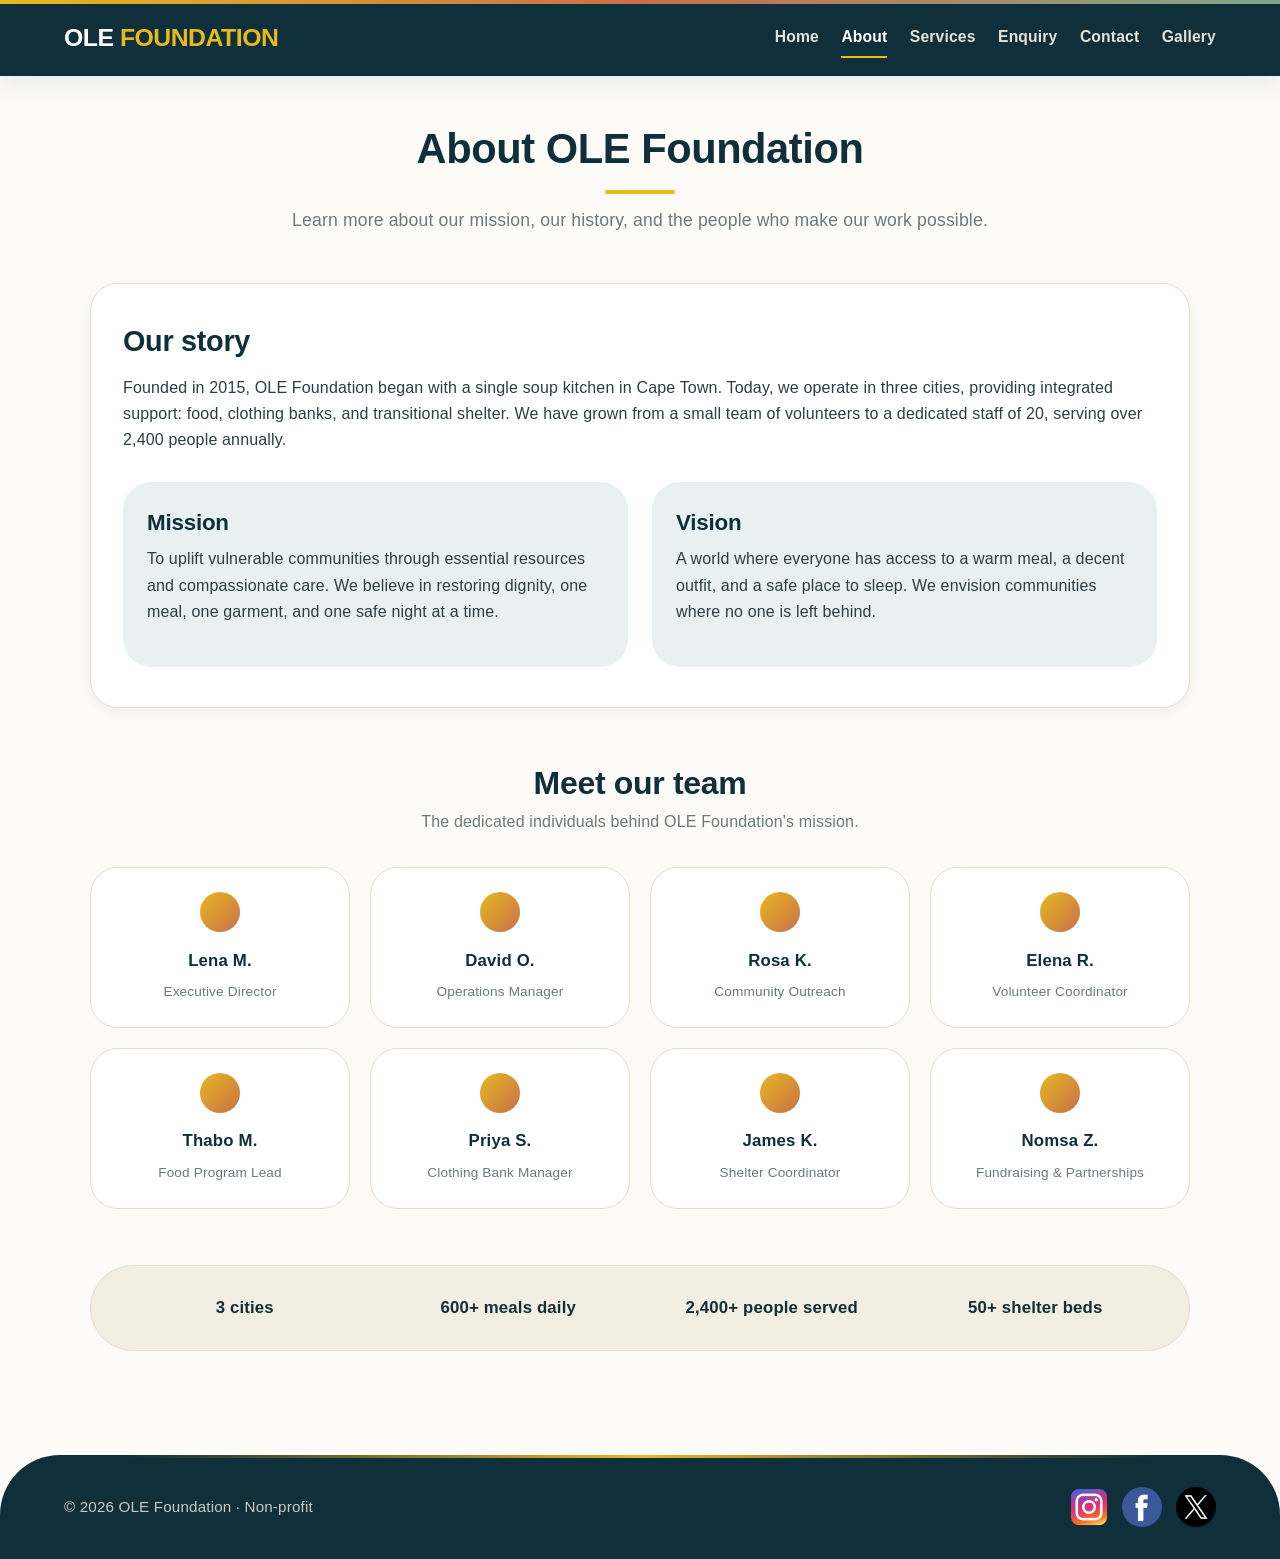
==== about.html @ ef3a2181 "Add files via upload" ====
<!DOCTYPE html>
<html lang="en">
<head>
  <meta charset="UTF-8">
  <meta name="viewport" content="width=device-width, initial-scale=1.0">
  <title>OLE Foundation · About</title>
  <link rel="stylesheet" href="style.css">
</head>
<body>

  <!-- ===== HEADER & NAVIGATION ===== -->
  <header class="site-header">
    <div class="header-container">
      <div class="logo">
        OLE <span class="logo-accent">FOUNDATION</span>
      </div>
      <nav class="main-nav">
        <a href="index.html" class="nav-link">Home</a>
        <a href="about.html" class="nav-link active">About</a>
        <a href="services.html" class="nav-link">Services</a>
        <a href="enquiry.html" class="nav-link">Enquiry</a>
        <a href="Contact.html" class="nav-link">Contact</a>
        <a href="gallery.html" class="nav-link">Gallery</a>
      </nav>
    </div>
  </header>

  <!-- ===== ABOUT PAGE CONTENT ===== -->
  <main>

    <!-- Page title & intro -->
    <section class="page-intro">
      <h1>About OLE Foundation</h1>
      <p class="page-intro-text">
        Learn more about our mission, our history, and the people who make our work possible.
      </p>
    </section>

    <!-- Story + Mission/Vision -->
    <section class="story-section">
      <div class="story-card">
        <h2>Our story</h2>
        <p>
          Founded in 2015, OLE Foundation began with a single soup kitchen in Cape Town. Today, we operate in three cities, providing integrated support: food, clothing banks, and transitional shelter. We have grown from a small team of volunteers to a dedicated staff of 20, serving over 2,400 people annually.
        </p>

        <div class="mission-vision">
          <div class="mv-card">
            <h3>Mission</h3>
            <p>To uplift vulnerable communities through essential resources and compassionate care. We believe in restoring dignity, one meal, one garment, and one safe night at a time.</p>
          </div>
          <div class="mv-card">
            <h3>Vision</h3>
            <p>A world where everyone has access to a warm meal, a decent outfit, and a safe place to sleep. We envision communities where no one is left behind.</p>
          </div>
        </div>
      </div>
    </section>

    <!-- Team section -->
    <section class="team-section">
      <h2 class="section-title">Meet our team</h2>
      <p class="section-subtitle">The dedicated individuals behind OLE Foundation's mission.</p>

      <div class="team-grid">
        <div class="team-member">
          <strong>Lena M.</strong>
          <span>Executive Director</span>
        </div>
        <div class="team-member">
          <strong>David O.</strong>
          <span>Operations Manager</span>
        </div>
        <div class="team-member">
          <strong>Rosa K.</strong>
          <span>Community Outreach</span>
        </div>
        <div class="team-member">
          <strong>Elena R.</strong>
          <span>Volunteer Coordinator</span>
        </div>
        <div class="team-member">
          <strong>Thabo M.</strong>
          <span>Food Program Lead</span>
        </div>
        <div class="team-member">
          <strong>Priya S.</strong>
          <span>Clothing Bank Manager</span>
        </div>
        <div class="team-member">
          <strong>James K.</strong>
          <span>Shelter Coordinator</span>
        </div>
        <div class="team-member">
          <strong>Nomsa Z.</strong>
          <span>Fundraising &amp; Partnerships</span>
        </div>
      </div>
    </section>

    <!-- Impact / stats section -->
    <section class="stats-section">
      <div class="stats-bar">
        <div class="stat-item"><strong>3 cities</strong></div>
        <div class="stat-item"><strong>600+ meals daily</strong></div>
        <div class="stat-item"><strong>2,400+ people served</strong></div>
        <div class="stat-item"><strong>50+ shelter beds</strong></div>
      </div>
    </section>

  </main>

  <!-- ===== FOOTER ===== -->
  <footer class="site-footer">
    <div class="footer-container">
      <div class="footer-text">
        © 2026 OLE Foundation · Non-profit
      </div>
      <div class="footer-social">
        <a href="https://www.instagram.com/accounts/login/?hl=en">
          <img src="images/instagram.png" alt="Instagram" />
        </a>
        <a href="https://web.facebook.com/?_rdc=1&_rdr#">
          <img src="images/facebook.png" alt="Facebook" />
        </a>
        <a href="https://x.com/">
          <img src="images/twitter.png" alt="Twitter" />
        </a>
      </div>
    </div>
  </footer>

</body>
</html>
---- style.css ----
/* ============================================================
   OLE FOUNDATION — EXTERNAL STYLESHEET (Redesigned)
   Author: [Your Name]
   Part 2: CSS Styling for Desktop + Responsive Solution
   ============================================================ */

/* ------------------------------------------------------------
   1. CSS RESET + BASE STYLES
   ------------------------------------------------------------ */
* {
  margin: 0;
  padding: 0;
  box-sizing: border-box;
}

html {
  font-size: 16px; /* 1rem = 16px */
  scroll-behavior: smooth;
}

body {
  font-family: 'Segoe UI', 'Trebuchet MS', Arial, sans-serif;
  font-size: 1rem;
  line-height: 1.65;
  color: #2c3e42;
  background-color: #fdfbf7;
  letter-spacing: 0.01em;
}

img {
  max-width: 100%;
  height: auto;
  display: block;
}

a {
  text-decoration: none;
  color: inherit;
  transition: color 0.2s ease, opacity 0.2s ease;
}

ul { list-style: none; }

/* ------------------------------------------------------------
   2. DESIGN TOKENS (colour, spacing — easy to reuse)
   ------------------------------------------------------------ */
:root {
  /* Colours */
  --navy:      #0f2f3a;    /* Primary dark */
  --navy-dark: #092029;    /* Deeper shade */
  --gold:      #e6b91e;    /* Accent 1 */
  --gold-dark: #c9a018;    /* Accent 1 hover */
  --terracotta:#c96f4a;    /* Accent 2 — warm */
  --sage:      #7ea88a;    /* Accent 3 — calm */
  --cream:     #fdfbf7;    /* Page background */
  --sand:      #f3ede2;    /* Section background */
  --mist:      #e8f0f1;    /* Card background */
  --charcoal:  #2c3e42;    /* Body text */
  --grey:      #6b7a7e;    /* Muted text */
  --white:     #ffffff;
  --border:    #e4dccd;

  /* Spacing */
  --radius-sm: 16px;
  --radius-md: 28px;
  --radius-lg: 60px;

  /* Shadows */
  --shadow-sm: 0 4px 12px rgba(15, 47, 58, 0.06);
  --shadow-md: 0 10px 26px rgba(15, 47, 58, 0.08);
  --shadow-lg: 0 18px 40px rgba(15, 47, 58, 0.12);
}

/* ------------------------------------------------------------
   3. TYPOGRAPHY
   ------------------------------------------------------------ */
h1, h2, h3, h4 {
  color: var(--navy);
  font-weight: 700;
  line-height: 1.2;
  margin-bottom: 0.6rem;
  letter-spacing: -0.01em;
}

h1 { font-size: 2.6rem; }
h2 { font-size: 1.8rem; }
h3 { font-size: 1.35rem; }
h4 { font-size: 1.1rem; }

p {
  font-size: 1rem;
  margin-bottom: 0.85rem;
}

strong { font-weight: 700; color: var(--navy); }
em     { color: var(--grey); }

/* ------------------------------------------------------------
   4. HEADER & NAVIGATION
   ------------------------------------------------------------ */
.site-header {
  background-color: var(--navy);
  color: var(--white);
  padding: 1.1rem 0;
  box-shadow: var(--shadow-md);
  position: relative;
  z-index: 10;
}

/* Tiny gold stripe at top of the header for personality */
.site-header::before {
  content: "";
  display: block;
  position: absolute;
  top: 0;
  left: 0;
  right: 0;
  height: 4px;
  background: linear-gradient(90deg, var(--gold), var(--terracotta), var(--sage));
}

.header-container {
  max-width: 1200px;
  margin: 0 auto;
  padding: 0 1.5rem;
  display: flex;
  justify-content: space-between;
  align-items: center;
  flex-wrap: wrap;
  gap: 1rem;
}

.logo {
  font-size: 1.55rem;
  font-weight: 800;
  color: var(--white);
  letter-spacing: -0.5px;
}

.logo-accent {
  color: var(--gold);
  font-weight: 800;
}

.main-nav {
  display: flex;
  flex-wrap: wrap;
  gap: 0.4rem 1.4rem;
}

.nav-link {
  color: #e8e2d6;
  font-weight: 600;
  font-size: 0.98rem;
  padding: 0.4rem 0;
  border-bottom: 2px solid transparent;
  transition: color 0.2s ease, border-color 0.2s ease;
}

.nav-link:hover,
.nav-link:focus {
  color: var(--white);
  border-bottom-color: var(--gold);
  outline: none;
}

.nav-link.active {
  color: var(--white);
  border-bottom-color: var(--gold);
}

/* ------------------------------------------------------------
   5. SHARED: Page intro (all inner pages)
   ------------------------------------------------------------ */
.page-intro {
  padding: 3rem 1.5rem 1.5rem;
  text-align: center;
}

.page-intro h1 {
  font-size: 2.6rem;
  margin-bottom: 0.75rem;
}

.page-intro-text {
  font-size: 1.1rem;
  max-width: 780px;
  margin: 0 auto;
  color: var(--grey);
}

/* Small decorative underline under page titles */
.page-intro h1::after {
  content: "";
  display: block;
  width: 70px;
  height: 4px;
  background: var(--gold);
  border-radius: 4px;
  margin: 1rem auto 0;
}

/* ------------------------------------------------------------
   6. SHARED: Buttons
   ------------------------------------------------------------ */
.btn,
.btn-cta,
.btn-submit {
  display: inline-block;
  padding: 0.85rem 2rem;
  border-radius: var(--radius-lg);
  font-weight: 700;
  font-size: 1rem;
  font-family: inherit;
  cursor: pointer;
  border: none;
  text-align: center;
  transition: transform 0.15s ease, background-color 0.2s ease, color 0.2s ease, box-shadow 0.2s ease;
}

.btn-outline {
  background: transparent;
  color: var(--navy);
  border: 2px solid var(--navy);
}

.btn-outline:hover,
.btn-outline:focus {
  background: var(--navy);
  color: var(--white);
  transform: translateY(-2px);
  outline: none;
}

.btn-cta,
.btn-submit {
  background-color: var(--gold);
  color: var(--navy);
}

.btn-cta:hover,
.btn-submit:hover,
.btn-cta:focus,
.btn-submit:focus {
  background-color: var(--gold-dark);
  transform: translateY(-2px);
  box-shadow: var(--shadow-md);
  outline: none;
}

/* ------------------------------------------------------------
   7. HOMEPAGE — Hero
   ------------------------------------------------------------ */
.hero-section { padding: 2.5rem 1.5rem; }

.hero-container {
  max-width: 1200px;
  margin: 0 auto;
  background: linear-gradient(135deg, #e8f0f1 0%, #dfe8ea 100%);
  border-radius: var(--radius-md);
  padding: 3rem 2.5rem;
  display: flex;
  flex-wrap: wrap;
  align-items: center;
  gap: 2.5rem;
  box-shadow: var(--shadow-sm);
}

.hero-content { flex: 1 1 340px; }

.hero-title {
  font-size: 2.8rem;
  color: var(--navy);
  margin-bottom: 0.9rem;
}

.hero-text {
  font-size: 1.15rem;
  color: var(--charcoal);
  margin-bottom: 1.75rem;
  max-width: 520px;
}

.hero-buttons {
  display: flex;
  flex-wrap: wrap;
  gap: 0.85rem;
}

.hero-image {
  flex: 1 1 260px;
  display: flex;
  justify-content: center;
  align-items: center;
}

.hero-image img {
  border-radius: var(--radius-md);
  width: 100%;
  max-width: 340px;
  height: auto;
  object-fit: cover;
  box-shadow: var(--shadow-md);
}

/* ------------------------------------------------------------
   8. HOMEPAGE — Mission / Get involved
   ------------------------------------------------------------ */
.mission-section { padding: 1.5rem 1.5rem; }

.mission-container {
  max-width: 1200px;
  margin: 0 auto;
  display: flex;
  flex-wrap: wrap;
  gap: 2rem;
}

.mission-block { flex: 1 1 320px; }

.mission-block h2 {
  padding-bottom: 0.5rem;
  border-bottom: 3px solid var(--gold);
  display: inline-block;
  margin-bottom: 0.85rem;
}

/* ------------------------------------------------------------
   9. HOMEPAGE — Info bar
   ------------------------------------------------------------ */
.info-bar-section { padding: 1rem 1.5rem; }

.info-bar {
  max-width: 1200px;
  margin: 0 auto;
  background-color: var(--sand);
  border-radius: var(--radius-lg);
  padding: 1.25rem 2rem;
  display: flex;
  justify-content: space-between;
  align-items: center;
  flex-wrap: wrap;
  gap: 1rem;
  border: 1px solid var(--border);
}

.info-text {
  font-size: 1rem;
  color: var(--charcoal);
}

.info-text strong {
  color: var(--navy);
}

.info-social {
  display: flex;
  flex-wrap: wrap;
  gap: 0.6rem;
}

.social-btn {
  background-color: var(--navy);
  color: var(--white);
  padding: 0.5rem 1.5rem;
  border-radius: var(--radius-lg);
  font-weight: 600;
  font-size: 0.9rem;
  transition: background-color 0.2s ease, color 0.2s ease, transform 0.15s ease;
}

.social-btn:hover,
.social-btn:focus {
  background-color: var(--gold);
  color: var(--navy);
  transform: translateY(-2px);
  outline: none;
}

/* ------------------------------------------------------------
   10. HOMEPAGE — Value cards (Food, Clothing, Shelter)
   ------------------------------------------------------------ */
.values-section { padding: 2rem 1.5rem 3.5rem; }

.values-container {
  max-width: 1200px;
  margin: 0 auto;
  display: flex;
  flex-wrap: wrap;
  gap: 1.5rem;
}

.value-card {
  flex: 1 1 260px;
  background-color: var(--white);
  border: 1px solid var(--border);
  border-radius: var(--radius-md);
  padding: 2rem 1.75rem;
  box-shadow: var(--shadow-sm);
  transition: transform 0.25s ease, box-shadow 0.25s ease, border-color 0.25s ease;
  position: relative;
  overflow: hidden;
}

/* A thin gold stripe on the left of each card */
.value-card::before {
  content: "";
  position: absolute;
  top: 0;
  left: 0;
  bottom: 0;
  width: 4px;
  background: var(--gold);
  transition: width 0.25s ease;
}

.value-card:hover {
  transform: translateY(-6px);
  box-shadow: var(--shadow-lg);
  border-color: var(--gold);
}

.value-card:hover::before { width: 8px; }

.value-card h3 {
  color: var(--navy);
  margin-bottom: 0.6rem;
  font-size: 1.4rem;
}

/* ------------------------------------------------------------
   11. ABOUT PAGE
   ------------------------------------------------------------ */
.story-section { padding: 1.5rem 1.5rem; }

.story-card {
  max-width: 1100px;
  margin: 0 auto;
  background-color: var(--white);
  border-radius: var(--radius-md);
  padding: 2.5rem 2rem;
  box-shadow: var(--shadow-sm);
  border: 1px solid var(--border);
}

.story-card h2 { margin-bottom: 1rem; }

.story-card > p { margin-bottom: 1.75rem; }

.mission-vision {
  display: flex;
  flex-wrap: wrap;
  gap: 1.5rem;
}

.mv-card {
  flex: 1 1 320px;
  background-color: var(--mist);
  border-radius: var(--radius-md);
  padding: 1.75rem 1.5rem;
  transition: transform 0.2s ease, box-shadow 0.2s ease;
}

.mv-card:hover {
  transform: translateY(-4px);
  box-shadow: var(--shadow-md);
}

.mv-card h3 {
  color: var(--navy);
  margin-bottom: 0.6rem;
  font-size: 1.4rem;
}

/* --- Team --- */
.team-section {
  padding: 2rem 1.5rem;
  text-align: center;
}

.section-title {
  font-size: 2rem;
  margin-bottom: 0.4rem;
}

.section-subtitle {
  color: var(--grey);
  margin-bottom: 2rem;
}

.team-grid {
  max-width: 1100px;
  margin: 0 auto;
  display: flex;
  flex-wrap: wrap;
  gap: 1.25rem;
  justify-content: center;
}

.team-member {
  flex: 1 1 210px;
  max-width: 260px;
  background-color: var(--white);
  border: 1px solid var(--border);
  border-radius: var(--radius-md);
  padding: 1.5rem 1rem;
  display: flex;
  flex-direction: column;
  align-items: center;
  gap: 0.4rem;
  transition: transform 0.2s ease, box-shadow 0.2s ease, border-color 0.2s ease;
}

.team-member:hover {
  transform: translateY(-5px);
  box-shadow: var(--shadow-md);
  border-color: var(--gold);
}

.team-member strong {
  color: var(--navy);
  font-size: 1.05rem;
}

.team-member span {
  font-size: 0.85rem;
  color: var(--grey);
}

/* Small avatar dot above the name */
.team-member::before {
  content: "";
  width: 40px;
  height: 40px;
  border-radius: 50%;
  background: linear-gradient(135deg, var(--gold), var(--terracotta));
  margin-bottom: 0.5rem;
}

/* --- Stats bar --- */
.stats-section { padding: 1.5rem 1.5rem 3.5rem; }

.stats-bar {
  max-width: 1100px;
  margin: 0 auto;
  background-color: var(--sand);
  border-radius: var(--radius-lg);
  padding: 1.75rem 2rem;
  display: flex;
  flex-wrap: wrap;
  justify-content: space-around;
  align-items: center;
  gap: 1.25rem;
  text-align: center;
  border: 1px solid var(--border);
}

.stat-item {
  flex: 1 1 160px;
  color: var(--navy);
  font-size: 1.05rem;
  font-weight: 700;
}

/* ------------------------------------------------------------
   12. SERVICES PAGE
   ------------------------------------------------------------ */
.services-section { padding: 1.5rem 1.5rem; }

.services-grid {
  max-width: 1200px;
  margin: 0 auto;
  display: flex;
  flex-wrap: wrap;
  gap: 1.75rem;
}

.service-card {
  flex: 1 1 400px;
  background-color: var(--white);
  border: 1px solid var(--border);
  border-radius: var(--radius-md);
  padding: 2rem 1.75rem;
  box-shadow: var(--shadow-sm);
  transition: transform 0.25s ease, box-shadow 0.25s ease;
  position: relative;
}

/* A coloured ribbon at the top of each service card */
.service-card::before {
  content: "";
  position: absolute;
  top: 0;
  left: 0;
  right: 0;
  height: 5px;
  border-radius: var(--radius-md) var(--radius-md) 0 0;
  background: linear-gradient(90deg, var(--gold), var(--terracotta));
}

.service-card:nth-child(2)::before {
  background: linear-gradient(90deg, var(--terracotta), var(--sage));
}
.service-card:nth-child(3)::before {
  background: linear-gradient(90deg, var(--sage), var(--navy));
}
.service-card:nth-child(4)::before {
  background: linear-gradient(90deg, var(--navy), var(--gold));
}

.service-card:hover {
  transform: translateY(-6px);
  box-shadow: var(--shadow-lg);
}

.service-card h2 {
  color: var(--navy);
  margin-bottom: 0.6rem;
}

.service-card ul {
  padding-left: 0;
  margin: 0.9rem 0 1rem;
}

.service-card ul li {
  padding: 0.35rem 0 0.35rem 1.6rem;
  position: relative;
  color: var(--charcoal);
}

.service-card ul li::before {
  content: "✓";
  color: var(--sage);
  font-weight: 700;
  position: absolute;
  left: 0;
  font-size: 1rem;
  line-height: 1.6;
}

.service-quote {
  margin-top: 1rem;
  color: var(--grey);
  font-size: 0.95rem;
  font-style: italic;
  border-left: 3px solid var(--gold);
  padding-left: 0.85rem;
}

/* --- Locations bar --- */
.locations-section { padding: 1.5rem 1.5rem; }

.locations-bar {
  max-width: 1200px;
  margin: 0 auto;
  background-color: var(--sand);
  border-radius: var(--radius-lg);
  padding: 1.75rem 2rem;
  display: flex;
  flex-wrap: wrap;
  justify-content: space-around;
  align-items: center;
  gap: 1.25rem;
  text-align: center;
  border: 1px solid var(--border);
}

.locations-item {
  flex: 1 1 220px;
  color: var(--charcoal);
}

.locations-item h3 {
  color: var(--navy);
  margin-bottom: 0.35rem;
  font-size: 1.2rem;
}

.locations-item p {
  font-size: 0.9rem;
  color: var(--grey);
  margin: 0;
}

/* --- CTA card --- */
.cta-section { padding: 1.5rem 1.5rem 3.5rem; }

.cta-card {
  max-width: 1200px;
  margin: 0 auto;
  background: linear-gradient(135deg, var(--navy) 0%, var(--navy-dark) 100%);
  border-radius: var(--radius-md);
  padding: 2.5rem 2rem;
  text-align: center;
  color: var(--white);
  box-shadow: var(--shadow-md);
}

.cta-card h2 {
  color: var(--white);
  margin-bottom: 0.6rem;
}

.cta-card p {
  color: #d9d4c7;
  margin-bottom: 1.5rem;
}

/* ------------------------------------------------------------
   13. ENQUIRY PAGE
   ------------------------------------------------------------ */
.enquiry-section { padding: 1.5rem 1.5rem; }

.enquiry-card {
  max-width: 780px;
  margin: 0 auto;
  background-color: var(--white);
  border: 1px solid var(--border);
  border-radius: var(--radius-md);
  padding: 2.5rem 2rem;
  box-shadow: var(--shadow-md);
}

.enquiry-form { width: 100%; }

.form-row {
  display: flex;
  flex-wrap: wrap;
  gap: 1rem;
}

.form-row .form-group { flex: 1 1 240px; }

/* --- Form groups (shared by Enquiry + Contact) --- */
.form-group { margin-bottom: 1.25rem; }

.form-group label {
  display: block;
  font-weight: 600;
  color: var(--navy);
  margin-bottom: 0.4rem;
  font-size: 0.95rem;
}

.form-group input,
.form-group textarea,
.form-group select {
  width: 100%;
  padding: 0.9rem 1.15rem;
  border: 1.5px solid var(--border);
  border-radius: var(--radius-lg);
  font-size: 1rem;
  font-family: inherit;
  background-color: #fdfcf8;
  color: var(--charcoal);
  transition: border-color 0.2s ease, box-shadow 0.2s ease, background-color 0.2s ease;
}

.form-group textarea {
  border-radius: var(--radius-md);
  resize: vertical;
  min-height: 130px;
}

.form-group select {
  cursor: pointer;
  appearance: none;
  background-image: url("data:image/svg+xml;utf8,<svg xmlns='http://www.w3.org/2000/svg' width='12' height='8' viewBox='0 0 12 8'><path fill='%230f2f3a' d='M6 8L0 0h12z'/></svg>");
  background-repeat: no-repeat;
  background-position: right 1.25rem center;
  background-size: 12px;
  padding-right: 3rem;
}

.form-group input:focus,
.form-group textarea:focus,
.form-group select:focus {
  outline: none;
  border-color: var(--navy);
  background-color: var(--white);
  box-shadow: 0 0 0 4px rgba(15, 47, 58, 0.1);
}

.form-submit {
  text-align: center;
  margin-top: 1.5rem;
}

/* --- Why volunteer / sponsor --- */
.why-section { padding: 1.5rem 1.5rem; }

.why-grid {
  max-width: 1200px;
  margin: 0 auto;
  display: flex;
  flex-wrap: wrap;
  gap: 1.5rem;
}

.why-card {
  flex: 1 1 320px;
  background-color: var(--mist);
  border-radius: var(--radius-md);
  padding: 1.75rem 1.75rem;
  border-left: 5px solid var(--gold);
  transition: transform 0.2s ease;
}

.why-card:hover { transform: translateY(-4px); }

.why-card h3 {
  color: var(--navy);
  margin-bottom: 0.85rem;
}

.why-card ul li {
  padding: 0.4rem 0 0.4rem 1.7rem;
  position: relative;
  color: var(--charcoal);
}

.why-card ul li::before {
  content: "→";
  color: var(--terracotta);
  font-weight: 700;
  position: absolute;
  left: 0;
  font-size: 1rem;
}

/* --- Quick contact bar --- */
.quick-contact-section { padding: 1.5rem 1.5rem 3.5rem; }

.quick-contact-bar {
  max-width: 1200px;
  margin: 0 auto;
  background-color: var(--sand);
  border-radius: var(--radius-lg);
  padding: 1.75rem 2rem;
  display: flex;
  flex-wrap: wrap;
  justify-content: space-around;
  align-items: center;
  gap: 1.25rem;
  text-align: center;
  border: 1px solid var(--border);
}

.quick-contact-item {
  flex: 1 1 220px;
  color: var(--charcoal);
}

.quick-contact-item b {
  display: block;
  color: var(--navy);
  margin-bottom: 0.3rem;
  font-size: 1.05rem;
}

.quick-contact-item span {
  font-size: 0.9rem;
  color: var(--grey);
}

/* ------------------------------------------------------------
   14. CONTACT PAGE
   ------------------------------------------------------------ */
.contact-section { padding: 1.5rem 1.5rem; }

.contact-grid {
  max-width: 1200px;
  margin: 0 auto;
  display: flex;
  flex-wrap: wrap;
  gap: 2rem;
  align-items: flex-start;
}

.contact-left { flex: 1 1 420px; }

.contact-right {
  flex: 1 1 420px;
  background-color: var(--white);
  border: 1px solid var(--border);
  border-radius: var(--radius-md);
  padding: 2rem 1.75rem;
  box-shadow: var(--shadow-sm);
}

.contact-left h2,
.contact-right h2 {
  margin-bottom: 0.5rem;
}

/* --- Location cards --- */
.location-list {
  display: flex;
  flex-direction: column;
  gap: 0.85rem;
  margin: 1.15rem 0;
}

.location-card {
  background-color: var(--white);
  border: 1px solid var(--border);
  border-radius: var(--radius-md);
  padding: 1rem 1.5rem;
  transition: transform 0.2s ease, box-shadow 0.2s ease, border-color 0.2s ease;
  border-left: 4px solid var(--gold);
}

.location-card:hover {
  transform: translateX(4px);
  box-shadow: var(--shadow-sm);
  border-color: var(--gold);
}

.location-hours {
  font-size: 0.85rem;
  color: var(--grey);
}

/* --- Map placeholder --- */
.map-placeholder {
  background: linear-gradient(135deg, #dcd4c2, #cbc0aa);
  border-radius: var(--radius-md);
  padding: 2.75rem 1rem;
  text-align: center;
  color: var(--navy);
  margin: 1.25rem 0;
}

.map-placeholder b {
  display: block;
  margin-bottom: 0.35rem;
  font-size: 1.05rem;
}

/* --- Contact details row --- */
.contact-details {
  display: flex;
  flex-wrap: wrap;
  gap: 1rem;
  background-color: var(--mist);
  border-radius: var(--radius-md);
  padding: 1.35rem 1.5rem;
  margin: 1rem 0;
}

.contact-detail { flex: 1 1 180px; }

.contact-detail b {
  display: block;
  color: var(--navy);
  margin-bottom: 0.3rem;
}

/* --- Contact social buttons --- */
.contact-social {
  display: flex;
  flex-wrap: wrap;
  gap: 0.6rem;
  margin-top: 0.85rem;
}

/* --- Contact form --- */
.contact-form { margin-top: 1rem; }

/* --- Quick help bar --- */
.quick-help-section { padding: 1.5rem 1.5rem 3.5rem; }

.quick-help-bar {
  max-width: 1200px;
  margin: 0 auto;
  background-color: var(--sand);
  border-radius: var(--radius-lg);
  padding: 1.75rem 2rem;
  display: flex;
  flex-wrap: wrap;
  justify-content: space-around;
  align-items: center;
  gap: 1.25rem;
  text-align: center;
  border: 1px solid var(--border);
}

.quick-help-item {
  flex: 1 1 220px;
  color: var(--charcoal);
}

.quick-help-item b {
  display: block;
  color: var(--navy);
  margin-bottom: 0.3rem;
}

.quick-help-item span {
  font-size: 0.9rem;
  color: var(--grey);
}

/* ------------------------------------------------------------
   15. GALLERY PAGE
   ------------------------------------------------------------ */
.gallery-section { padding: 1.5rem 1.5rem 3.5rem; }

.gallery-card {
  max-width: 1200px;
  margin: 0 auto;
  background-color: var(--mist);
  border-radius: var(--radius-md);
  padding: 2rem 1.75rem;
  box-shadow: var(--shadow-sm);
}

.gallery-grid {
  display: flex;
  flex-wrap: wrap;
  gap: 1rem;
  justify-content: center;
}

.gallery-grid img {
  width: calc(25% - 0.75rem);
  height: 210px;
  object-fit: cover;
  border-radius: var(--radius-sm);
  border: 4px solid var(--white);
  box-shadow: var(--shadow-sm);
  transition: transform 0.3s ease, box-shadow 0.3s ease, border-color 0.3s ease;
  cursor: pointer;
}

.gallery-grid img:hover,
.gallery-grid img:focus {
  transform: scale(1.06) rotate(-1deg);
  box-shadow: var(--shadow-lg);
  border-color: var(--gold);
  outline: none;
}

/* ------------------------------------------------------------
   16. FOOTER
   ------------------------------------------------------------ */
.site-footer {
  background-color: var(--navy);
  color: #cfc9bc;
  padding: 2rem 0;
  border-radius: var(--radius-lg) var(--radius-lg) 0 0;
  margin-top: 3rem;
  position: relative;
}

/* Thin gradient line above the footer content */
.site-footer::before {
  content: "";
  position: absolute;
  top: 0;
  left: 10%;
  right: 10%;
  height: 3px;
  background: linear-gradient(90deg, transparent, var(--gold), transparent);
  border-radius: 3px;
}

.footer-container {
  max-width: 1200px;
  margin: 0 auto;
  padding: 0 1.5rem;
  display: flex;
  justify-content: space-between;
  align-items: center;
  flex-wrap: wrap;
  gap: 1rem;
}

.footer-text { font-size: 0.95rem; }

.footer-social {
  display: flex;
  gap: 0.85rem;
  align-items: center;
}

.footer-social a {
  display: inline-block;
  transition: transform 0.2s ease, opacity 0.2s ease;
}

.footer-social a:hover,
.footer-social a:focus {
  transform: scale(1.15);
  opacity: 0.85;
  outline: none;
}

.footer-social img {
  width: 40px;
  height: 40px;
  cursor: pointer;
}

/* ============================================================
   17. RESPONSIVE DESIGN — 3 BREAKPOINTS
   ============================================================ */

/* --- Breakpoint 1: TABLET (≤ 900px) --- */
@media (max-width: 900px) {
  html { font-size: 15px; }

  .hero-title { font-size: 2.3rem; }
  .page-intro h1 { font-size: 2.2rem; }

  .hero-container { padding: 2.25rem 1.75rem; }
  .enquiry-card,
  .story-card { padding: 2rem 1.5rem; }

  .gallery-grid img {
    width: calc(33.333% - 0.75rem);
  }

  .service-card { flex: 1 1 100%; }
}

/* --- Breakpoint 2: MOBILE (≤ 680px) --- */
@media (max-width: 680px) {
  html { font-size: 14px; }

  /* Header stacks vertically */
  .header-container {
    flex-direction: column;
    align-items: flex-start;
    gap: 0.75rem;
  }

  .main-nav {
    width: 100%;
    justify-content: flex-start;
    gap: 0.5rem 1rem;
  }

  .nav-link { font-size: 0.9rem; }

  /* Hero stacks */
  .hero-container {
    flex-direction: column;
    padding: 1.75rem 1.25rem;
    gap: 1.5rem;
  }

  .hero-title { font-size: 1.95rem; }
  .page-intro h1 { font-size: 1.85rem; }
  .hero-text { font-size: 1rem; }

  .hero-buttons {
    flex-direction: column;
    width: 100%;
  }

  .btn,
  .btn-cta,
  .btn-submit {
    width: 100%;
    text-align: center;
  }

  /* Everything flex → stacked */
  .mission-container,
  .mission-vision,
  .values-container,
  .why-grid,
  .services-grid,
  .contact-grid {
    flex-direction: column;
    gap: 1.5rem;
  }

  .value-card,
  .mv-card,
  .why-card,
  .service-card,
  .contact-left,
  .contact-right {
    flex: 1 1 100%;
    width: 100%;
  }

  /* Bars become column */
  .info-bar,
  .stats-bar,
  .locations-bar,
  .quick-help-bar,
  .quick-contact-bar {
    flex-direction: column;
    text-align: center;
    padding: 1.5rem 1.25rem;
    border-radius: var(--radius-md);
  }

  .info-social,
  .contact-social {
    justify-content: center;
    width: 100%;
  }

  /* Form rows stack */
  .form-row {
    flex-direction: column;
    gap: 0;
  }
  .form-row .form-group { flex: 1 1 100%; }

  /* Team becomes 2-up */
  .team-grid { gap: 0.9rem; }
  .team-member {
    flex: 1 1 45%;
    max-width: 100%;
  }

  /* Gallery becomes 2-up */
  .gallery-grid { gap: 0.75rem; }
  .gallery-grid img { width: calc(50% - 0.375rem); } }
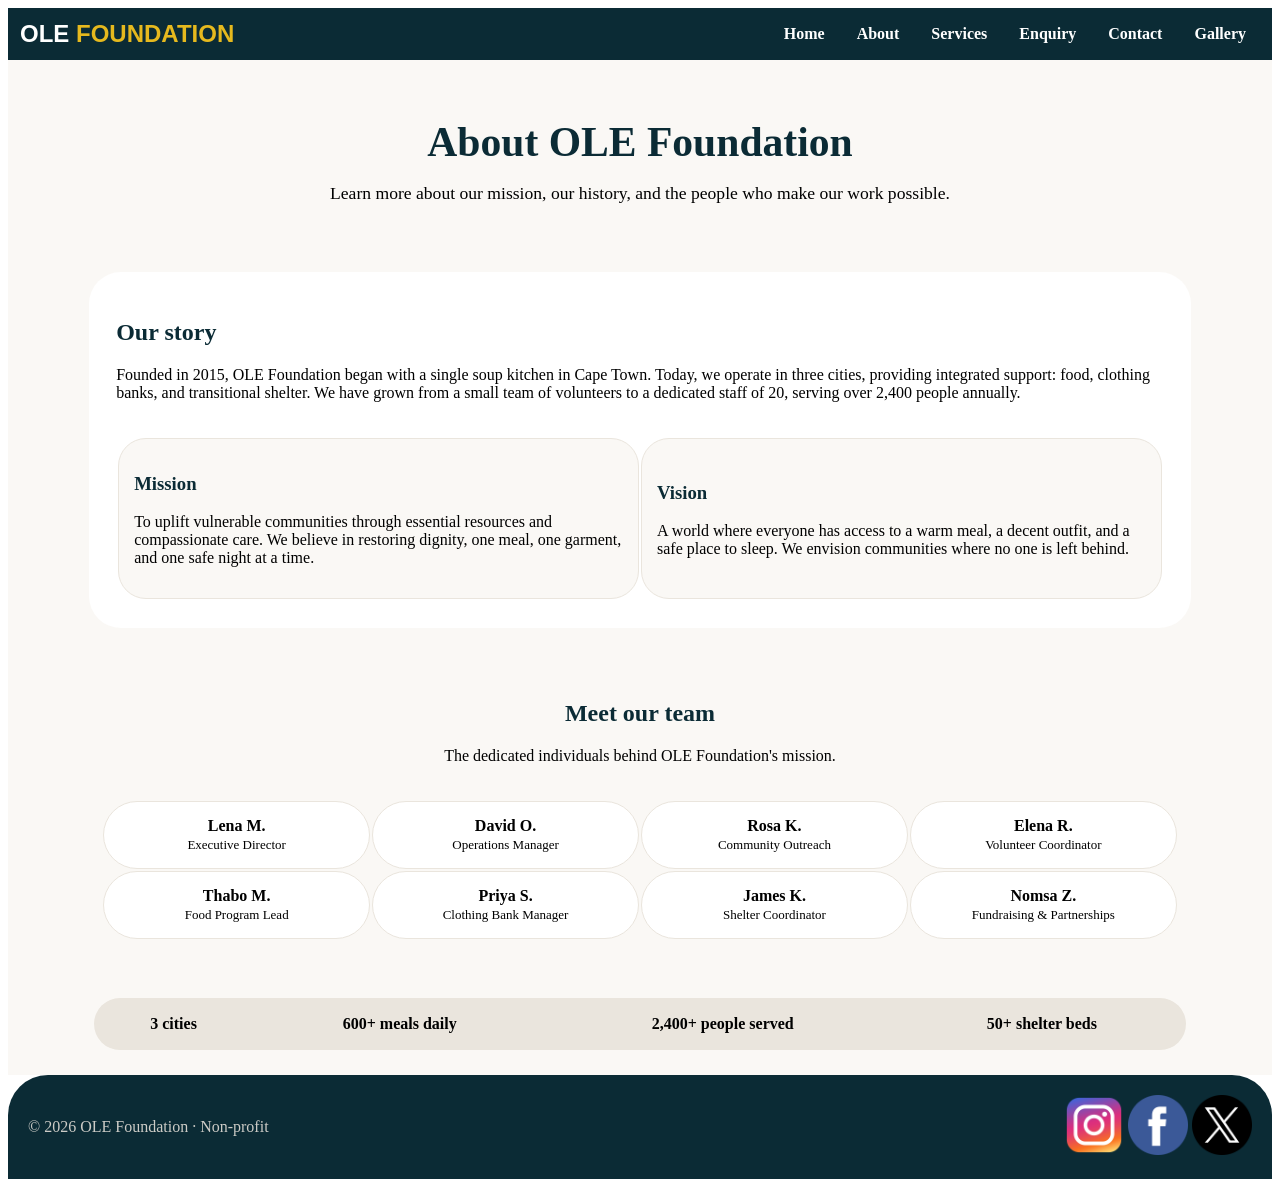
==== commit 43ea4e46: "Add files via upload" ====
--- a/about.html
+++ b/about.html
@@ -1,134 +1,171 @@
 <!DOCTYPE html>
 <html lang="en">
 <head>
-  <meta charset="UTF-8">
-  <meta name="viewport" content="width=device-width, initial-scale=1.0">
-  <title>OLE Foundation · About</title>
-  <link rel="stylesheet" href="style.css">
+    <meta charset="UTF-8">
+    <meta name="viewport" content="width=device-width, initial-scale=1.0">
+    <title>OLE Foundation · About</title>
+    <!-- pure HTML, no CSS, no JavaScript — only structural elements and inline attributes -->
 </head>
 <body>
 
-  <!-- ===== HEADER & NAVIGATION ===== -->
-  <header class="site-header">
-    <div class="header-container">
-      <div class="logo">
-        OLE <span class="logo-accent">FOUNDATION</span>
-      </div>
-      <nav class="main-nav">
-        <a href="index.html" class="nav-link">Home</a>
-        <a href="about.html" class="nav-link active">About</a>
-        <a href="services.html" class="nav-link">Services</a>
-        <a href="enquiry.html" class="nav-link">Enquiry</a>
-        <a href="Contact.html" class="nav-link">Contact</a>
-        <a href="gallery.html" class="nav-link">Gallery</a>
-      </nav>
-    </div>
-  </header>
+    <!-- ===== HEADER & NAVIGATION ===== -->
+    <header>
+        <table width="100%" cellpadding="12" cellspacing="0" bgcolor="#0b2b35">
+            <tr>
+                <td width="40%">
+                    <font color="white" size="5" face="Arial"><b>OLE <font color="#e6b91e">FOUNDATION</font></b></font>
+                </td>
+                <td align="right">
+                    <a href="index.html" style="color:white; text-decoration:none; padding:0 14px; font-weight:bold;">Home</a>
+          <a href="about.html" style="color:white; text-decoration:none; padding:0 14px; font-weight:bold;">About</a>
+          <a href="services.html" style="color:white; text-decoration:none; padding:0 14px; font-weight:bold;">Services</a>
+          <a href="enquiry.html" style="color:white; text-decoration:none; padding:0 14px; font-weight:bold;">Enquiry</a>
+          <a href="Contact.html" style="color:white; text-decoration:none; padding:0 14px; font-weight:bold;">Contact</a>
+          <a href="gallery.html" style="color:white; text-decoration:none; padding:0 14px; font-weight:bold;">Gallery</a>
+           </td>
+                </td>
+            </tr>
+        </table>
+    </header>
 
-  <!-- ===== ABOUT PAGE CONTENT ===== -->
-  <main>
+    <!-- ===== ABOUT PAGE CONTENT ===== -->
+    <main>
+        <!-- page title & intro -->
+        <table width="100%" cellpadding="30" cellspacing="0" bgcolor="#faf8f5">
+            <tr>
+                <td align="center">
+                    <h1 style="color:#0b2b35; font-size:2.6rem; margin-bottom:10px;">About OLE Foundation</h1>
+                    <p style="font-size:1.1rem; max-width:800px;">Learn more about our mission, our history, and the people who make our work possible.</p>
+                </td>
+            </tr>
+        </table>
 
-    <!-- Page title & intro -->
-    <section class="page-intro">
-      <h1>About OLE Foundation</h1>
-      <p class="page-intro-text">
-        Learn more about our mission, our history, and the people who make our work possible.
-      </p>
-    </section>
+        <!-- story + mission/vision -->
+        <table width="100%" cellpadding="20" cellspacing="0" bgcolor="#faf8f5">
+            <tr>
+                <td align="center">
+                    <table width="90%" bgcolor="white" cellpadding="25" style="border-radius:32px;">
+                        <tr>
+                            <td>
+                                <h2 style="color:#0b2b35;">Our story</h2>
+                                <p>Founded in 2015, OLE Foundation began with a single soup kitchen in Cape Town. Today, we operate in three cities, providing integrated support: food, clothing banks, and transitional shelter. We have grown from a small team of volunteers to a dedicated staff of 20, serving over 2,400 people annually.</p>
+                                <br>
+                                <table width="100%" cellpadding="15">
+                                    <tr>
+                                        <td width="50%" bgcolor="#faf8f5" style="border-radius:28px; border:1px solid #eae5dd;">
+                                            <h3 style="color:#0b2b35;">Mission</h3>
+                                            <p>To uplift vulnerable communities through essential resources and compassionate care. We believe in restoring dignity, one meal, one garment, and one safe night at a time.</p>
+                                        </td>
+                                        <td width="50%" bgcolor="#faf8f5" style="border-radius:28px; border:1px solid #eae5dd;">
+                                            <h3 style="color:#0b2b35;">Vision</h3>
+                                            <p>A world where everyone has access to a warm meal, a decent outfit, and a safe place to sleep. We envision communities where no one is left behind.</p>
+                                        </td>
+                                    </tr>
+                                </table>
+                            </td>
+                        </tr>
+                    </table>
+                </td>
+            </tr>
+        </table>
 
-    <!-- Story + Mission/Vision -->
-    <section class="story-section">
-      <div class="story-card">
-        <h2>Our story</h2>
-        <p>
-          Founded in 2015, OLE Foundation began with a single soup kitchen in Cape Town. Today, we operate in three cities, providing integrated support: food, clothing banks, and transitional shelter. We have grown from a small team of volunteers to a dedicated staff of 20, serving over 2,400 people annually.
-        </p>
+        <!-- team section -->
+        <table width="100%" cellpadding="20" cellspacing="0" bgcolor="#faf8f5">
+            <tr>
+                <td align="center">
+                    <table width="90%" cellpadding="10">
+                        <tr>
+                            <td>
+                                <h2 style="color:#0b2b35; text-align:center;">Meet our team</h2>
+                                <p style="text-align:center;">The dedicated individuals behind OLE Foundation's mission.</p>
+                                <br>
+                                <!-- team members in a table -->
+                                <table width="100%" cellpadding="12">
+                                    <tr>
+                                        <td width="25%" align="center" bgcolor="white" style="border-radius:60px; border:1px solid #eae5dd; padding:15px 5px;">
+                                            
+                                            <strong>Lena M.</strong><br>
+                                            <font size="2">Executive Director</font>
+                                        </td>
+                                        <td width="25%" align="center" bgcolor="white" style="border-radius:60px; border:1px solid #eae5dd; padding:15px 5px;">
+                                            
+                                            <strong>David O.</strong><br>
+                                            <font size="2">Operations Manager</font>
+                                        </td>
+                                        <td width="25%" align="center" bgcolor="white" style="border-radius:60px; border:1px solid #eae5dd; padding:15px 5px;">
+                                            
+                                            <strong>Rosa K.</strong><br>
+                                            <font size="2">Community Outreach</font>
+                                        </td>
+                                        <td width="25%" align="center" bgcolor="white" style="border-radius:60px; border:1px solid #eae5dd; padding:15px 5px;">
+                                            
+                                            <strong>Elena R.</strong><br>
+                                            <font size="2">Volunteer Coordinator</font>
+                                        </td>
+                                    </tr>
+                                    <tr>
+                                        <td align="center" bgcolor="white" style="border-radius:60px; border:1px solid #eae5dd; padding:15px 5px;">
+                                            
+                                            <strong>Thabo M.</strong><br>
+                                            <font size="2">Food Program Lead</font>
+                                        </td>
+                                        <td align="center" bgcolor="white" style="border-radius:60px; border:1px solid #eae5dd; padding:15px 5px;">
+                                            
+                                            <strong>Priya S.</strong><br>
+                                            <font size="2">Clothing Bank Manager</font>
+                                        </td>
+                                        <td align="center" bgcolor="white" style="border-radius:60px; border:1px solid #eae5dd; padding:15px 5px;">
+                                            
+                                            <strong>James K.</strong><br>
+                                            <font size="2">Shelter Coordinator</font>
+                                        </td>
+                                        <td align="center" bgcolor="white" style="border-radius:60px; border:1px solid #eae5dd; padding:15px 5px;">
+                                            
+                                            <strong>Nomsa Z.</strong><br>
+                                            <font size="2">Fundraising &amp; Partnerships</font>
+                                        </td>
+                                    </tr>
+                                </table>
+                            </td>
+                        </tr>
+                    </table>
+                </td>
+            </tr>
+        </table>
 
-        <div class="mission-vision">
-          <div class="mv-card">
-            <h3>Mission</h3>
-            <p>To uplift vulnerable communities through essential resources and compassionate care. We believe in restoring dignity, one meal, one garment, and one safe night at a time.</p>
-          </div>
-          <div class="mv-card">
-            <h3>Vision</h3>
-            <p>A world where everyone has access to a warm meal, a decent outfit, and a safe place to sleep. We envision communities where no one is left behind.</p>
-          </div>
-        </div>
-      </div>
-    </section>
+        <!-- impact / stats section (extra) -->
+        <table width="100%" cellpadding="25" cellspacing="0" bgcolor="#faf8f5">
+            <tr>
+                <td align="center">
+                    <table width="90%" cellpadding="15" bgcolor="#eae5dd" style="border-radius:60px;">
+                        <tr>
+                            <td align="center"><strong> 3 cities</strong></td>
+                            <td align="center"><strong> 600+ meals daily</strong></td>
+                            <td align="center"><strong> 2,400+ people served</strong></td>
+                            <td align="center"><strong> 50+ shelter beds</strong></td>
+                        </tr>
+                    </table>
+                </td>
+            </tr>
+        </table>
+    </main>
 
-    <!-- Team section -->
-    <section class="team-section">
-      <h2 class="section-title">Meet our team</h2>
-      <p class="section-subtitle">The dedicated individuals behind OLE Foundation's mission.</p>
-
-      <div class="team-grid">
-        <div class="team-member">
-          <strong>Lena M.</strong>
-          <span>Executive Director</span>
-        </div>
-        <div class="team-member">
-          <strong>David O.</strong>
-          <span>Operations Manager</span>
-        </div>
-        <div class="team-member">
-          <strong>Rosa K.</strong>
-          <span>Community Outreach</span>
-        </div>
-        <div class="team-member">
-          <strong>Elena R.</strong>
-          <span>Volunteer Coordinator</span>
-        </div>
-        <div class="team-member">
-          <strong>Thabo M.</strong>
-          <span>Food Program Lead</span>
-        </div>
-        <div class="team-member">
-          <strong>Priya S.</strong>
-          <span>Clothing Bank Manager</span>
-        </div>
-        <div class="team-member">
-          <strong>James K.</strong>
-          <span>Shelter Coordinator</span>
-        </div>
-        <div class="team-member">
-          <strong>Nomsa Z.</strong>
-          <span>Fundraising &amp; Partnerships</span>
-        </div>
-      </div>
-    </section>
-
-    <!-- Impact / stats section -->
-    <section class="stats-section">
-      <div class="stats-bar">
-        <div class="stat-item"><strong>3 cities</strong></div>
-        <div class="stat-item"><strong>600+ meals daily</strong></div>
-        <div class="stat-item"><strong>2,400+ people served</strong></div>
-        <div class="stat-item"><strong>50+ shelter beds</strong></div>
-      </div>
-    </section>
-
-  </main>
-
-  <!-- ===== FOOTER ===== -->
-  <footer class="site-footer">
-    <div class="footer-container">
-      <div class="footer-text">
-        © 2026 OLE Foundation · Non-profit
-      </div>
-      <div class="footer-social">
-        <a href="https://www.instagram.com/accounts/login/?hl=en">
-          <img src="images/instagram.png" alt="Instagram" />
-        </a>
-        <a href="https://web.facebook.com/?_rdc=1&_rdr#">
-          <img src="images/facebook.png" alt="Facebook" />
-        </a>
-        <a href="https://x.com/">
-          <img src="images/twitter.png" alt="Twitter" />
-        </a>
-      </div>
-    </div>
-  </footer>
+    <!-- ===== FOOTER ===== -->
+    <footer>
+        <table width="100%" cellpadding="20" cellspacing="0" bgcolor="#0b2b35" style="border-radius:40px 40px 0 0;">
+            <tr>
+                <td width="50%">
+                    <font color="#cccbc6">© 2026 OLE Foundation · Non-profit</font>
+                </td>
+               <td align="right">
+          <img src="images/instagram.png" height="60" width="60" onclick="window.location.href='https://www.instagram.com/accounts/login/?hl=en'"/>
+          <img src="images/facebook.png" height="60" width="60" onclick="window.location.href='https://web.facebook.com/?_rdc=1&_rdr#'"/>
+          <img src="images/twitter.png" height="60" width="60" onclick="window.location.href='https://x.com/'"/>
+          
+        </td>
+            </tr>
+        </table>
+    </footer>
 
 </body>
 </html>
